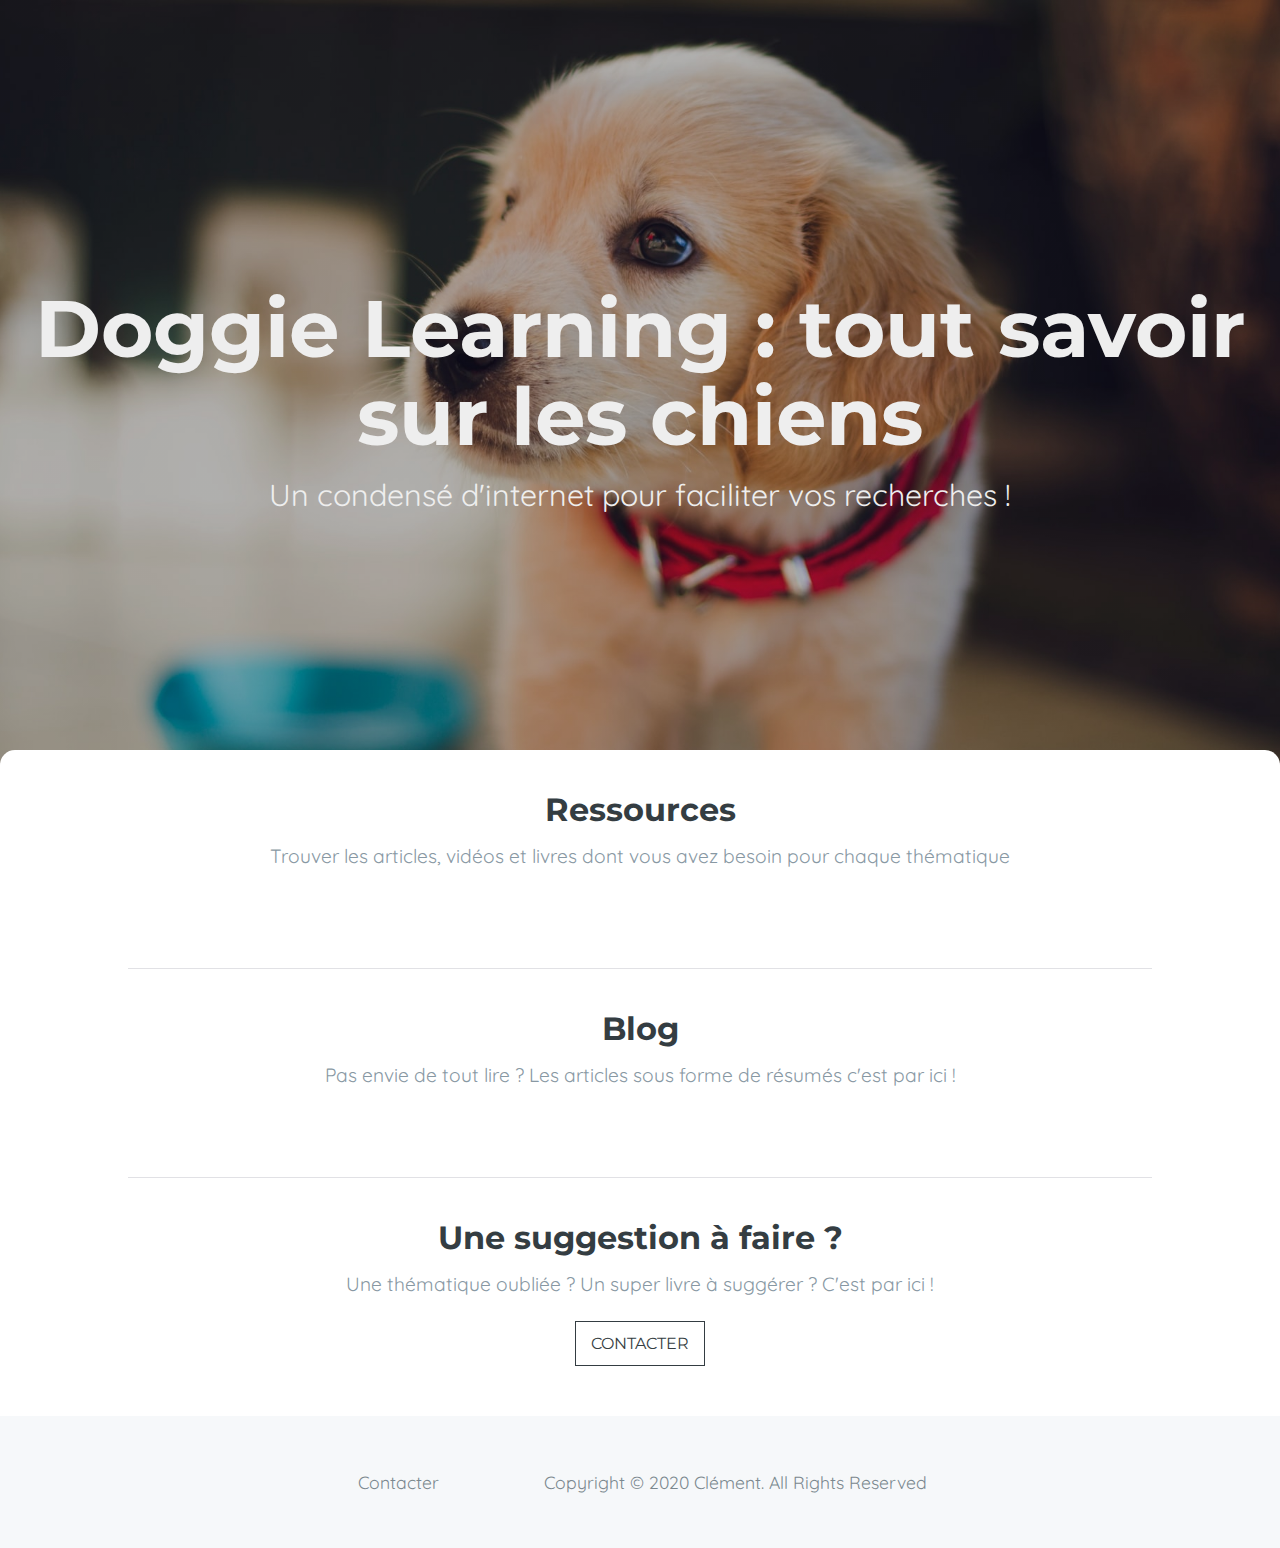
==== index.html @ bcbda098 "v1" ====
<!DOCTYPE html>
<html lang="fr">
<head>
    <meta charset="UTF-8">
    <meta name="viewport" content="width=device-width, initial-scale=1.0">
    <title>Doggie Learning</title>
    <link href="https://fonts.googleapis.com/css?family=Montserrat:500,600|Quicksand:400,500,700&display=swap" rel="stylesheet">
    <link rel="stylesheet" href="assets/css/styles.css">
</head>
<body id="home-page">
    <section id="home">
        <div class="main-titles">
            <h1>Doggie Learning : tout savoir sur les chiens</h1>
        <h2>Un condensé d'internet pour faciliter vos recherches !</h2>
        </div>
    </section>
    <div id="container">
        <section id="resources">
            <h3 class="title">Ressources</h3>
            <h4 class="secondary-title">Trouver les articles, vidéos et livres dont vous avez besoin pour chaque thématique</h4>
    
            <div id="themes"></div>
            
        </section>
    
        <hr class="hr">

        <section id="blog">
            <h3 class="title">Blog</h3>
            <h4 class="secondary-title">Pas envie de tout lire ? Les articles sous forme de résumés c'est par ici !</h4>

            <div id="articles"></div>
            <!-- blog.doggielearning..... -->
            <!-- <a class="btn" href="">Voir plus</a> waiting to create the page with all the articles --> 
        </section>

        <hr class="hr">
    
        <section id="suggest">
            <h3 class="title">Une suggestion à faire ?</h3>
            <h4 class="secondary-title">Une thématique oubliée ? Un super livre à suggérer ? C'est par ici !</h4>
            <a href="mailto:clem.0076@gmail.com?subject=Doggie%20Learning%20-%20Suggestion" id="contact" class="btn">Contacter</a>
        </section>
        <footer>
            <div class="footer-container">
                <a href="mailto:clem.0076@gmail.com?subject=Doggie%20Learning%20-%20Suggestion" class="footer-elt">Contacter</a>
                <p class="footer-elt">Copyright © 2020 Clément. All Rights Reserved</p>
            </div>
        </footer>
    </div>

    <script src="assets/js/script.js" type="module"></script>
</body>
</html>
---- assets/css/styles.css ----
html, body {
    height: 100%;
}

body {
    font-family: 'Quicksand', sans-serif;
    /* font-family: 'Nunito', sans-serif; */
    margin: 0;
}

h1, h2, h3, h4, h5, h6 {
    font-family: 'Montserrat', sans-serif;
}

.primary-color {
    color: #343D42;
}

.secondary-color {
    color: rgb(136, 152, 163);
}

.primary-font {
    font-family: 'Montserrat', sans-serif;
}

.secondary-font {
    font-family: 'Quicksand', sans-serif;
}

#home {
    display: flex;
    flex-direction: column;
    align-items: center;
    justify-content: center;
    text-align: center;
    height: 100%;
    padding: 0 30px;
    color: #eeeeee;
    background: linear-gradient(180deg, rgba(0,0,0,0.3) 0%, rgba(0,0,0,0.3) 100%) ,url('../img/puppy-golden-retriver-lg.jpg') center/cover no-repeat;
}

#home h1 {
    font-size: 5rem;
    margin: 0;
    line-height: 1.1;
}

#home h2 {
    font-size: 1.9rem;
    margin-top: 15px;
    font-family: 'Quicksand', sans-serif;
    /* font-family: 'Nunito', sans-serif; */
    font-weight: 400;
}

.main-titles {
    margin-bottom: 75px; /* 150px/2 -> see #blog margin-top */
}

#container {
    background-color: #fff;
    border-radius: 15px 15px 0 0;
    /* position: relative;
    top: -15px; */
    margin-top: -150px;
}

#home-page section:not(#home) {
    padding: 40px 30px 50px 30px;
    text-align: center;
    display: flex;
    flex-direction: column;
    align-items: center;
    /* color: #354045; */
}

section:not(#home) {
    color: #343D42;
}

.title {
    font-size: 2rem;
    margin-top: 0;
    margin-bottom: 15px;
    text-align: center;
}

.secondary-title {
    text-align: center;
    text-align: center;
    color: rgb(136, 152, 163);
    font-family: 'Quicksand', sans-serif;
    font-size: 1.2rem;
    font-weight: 400;
    margin: 0;
}

.hr {
    border: 0;
    margin: 0 auto;
    width: 80%;
    height: 1px;
    background: #e1e1e5;
    display: block;
}

button#contact {
    display: block;
    margin-left: auto;
    margin-right: auto;
}

footer {
    /* background-color: #262F34; */
    background-color: #f6f8fa;
    padding: 50px 30px;
    display: flex;
    justify-content: center;
}

.footer-container {
    display: flex;
    justify-content: space-between;
    align-items: center;
}

.footer-container .footer-elt {
    margin: 0 50px;
    /* color: #fff; */
    color: rgb(123, 136, 143);
    font-size: 1.1rem;
}

a.footer-elt {
    text-decoration: none;
    position: relative;
    transition-duration: 0.5s;
    padding: 5px;
}

a.footer-elt:after {
    content: '';
    border-bottom: 1px solid #343D42;
    position: absolute;
    bottom: 1px;
    transition-duration: 0.3s;
    transform: scaleX(0);
    left: 5px; /* padding size */
    width: calc(100% - (2 * 5px)); /* 2 * padding size */
}

a.footer-elt:hover:after {
    transform: scaleX(1);
}

.btn {
    display: block;
    background-color: transparent;
    border: 1px solid #343D42;
    padding: 12px 15px;
    color: #343D42;
    margin-top: 25px;
    font-family: 'Montserrat', sans-serif;
    font-size: 1rem;
    text-decoration: none;
    cursor: pointer;
    text-transform: uppercase;
    transition: 0.3s;
}

.btn:hover {
    background-color: #343D42;
    color: #fff;
}

/* themes */

#themes {
    margin: 50px auto 0;
    display: flex;
    justify-content: center;
    flex-wrap: wrap;
    max-width: 1200px;
}

.return {
    text-decoration: none;
    color: #343D42;
    font-size: 2.5rem;
    cursor: pointer;
    position: absolute;
    top: 15px;
    left: 15px;
    padding: 10px;
}

.theme {
    flex: 0 0 200px;
    max-width: 200px;
    padding: 25px 20px;
    background: center/cover no-repeat;
    border-radius: 8px;
    box-shadow: 0 25px 50px -12px rgba(0,0,0,.25);
    cursor: pointer;
    position: relative;
    top: 0;
    transition: top 0.3s;
    margin: 10px;
    text-decoration: none;
}

.theme:hover {
    top: -8px;
}

.theme-title {
    margin: 0 0 10px;
    font-size: 1.2rem;
    color: #fff;
}

.theme-summary {
    margin-bottom: 0;
    color: rgb(221, 221, 221);
    font-weight: 500;
}

/* articles */

#articles {
    display: flex;
    flex-direction: column;
    align-items: center;
    margin-top: 40px;
}

.article {
    display: flex;
    justify-content: space-between;
    text-decoration: none;
    color: #343D42;
    margin: 25px 0;
    width: 640px;
    position: relative;
    transition-duration: 0.3s;
    left: 0;
    /* padding: 20px;
    border-radius: 15px;
    box-shadow: 0 25px 50px -12px rgba(0,0,0,.25); */
}

.article:hover {
    left: 15px;
}

.article img {
    border-radius: 15px;
    height: 130px;
}

.article .content {
    text-align: left;
    margin-right: 20px;
    display: flex;
    flex-direction: column;
    justify-content: space-between;
}

.article-title {
    align-self: flex-start;
    font-size: 1.6rem;
    margin: 0;
    /* position: relative; */
}

.article-title span {
    border-bottom: 4px solid rgba(224, 61, 61, 0.5);
}

/* .article-title:after {
    content: '';
    position: absolute;
    right: 0;
    left: 0;
    bottom: 0px;
    height: 5px;
    background-color: rgba(224, 61, 61, 0.5);
} */

.article .summary,
.article .date  {
    font-family: 'Quicksand', sans-serif;
    font-size: 1.1rem;
    font-weight: 500;
}

.article .date {
    font-size: 1rem;
}
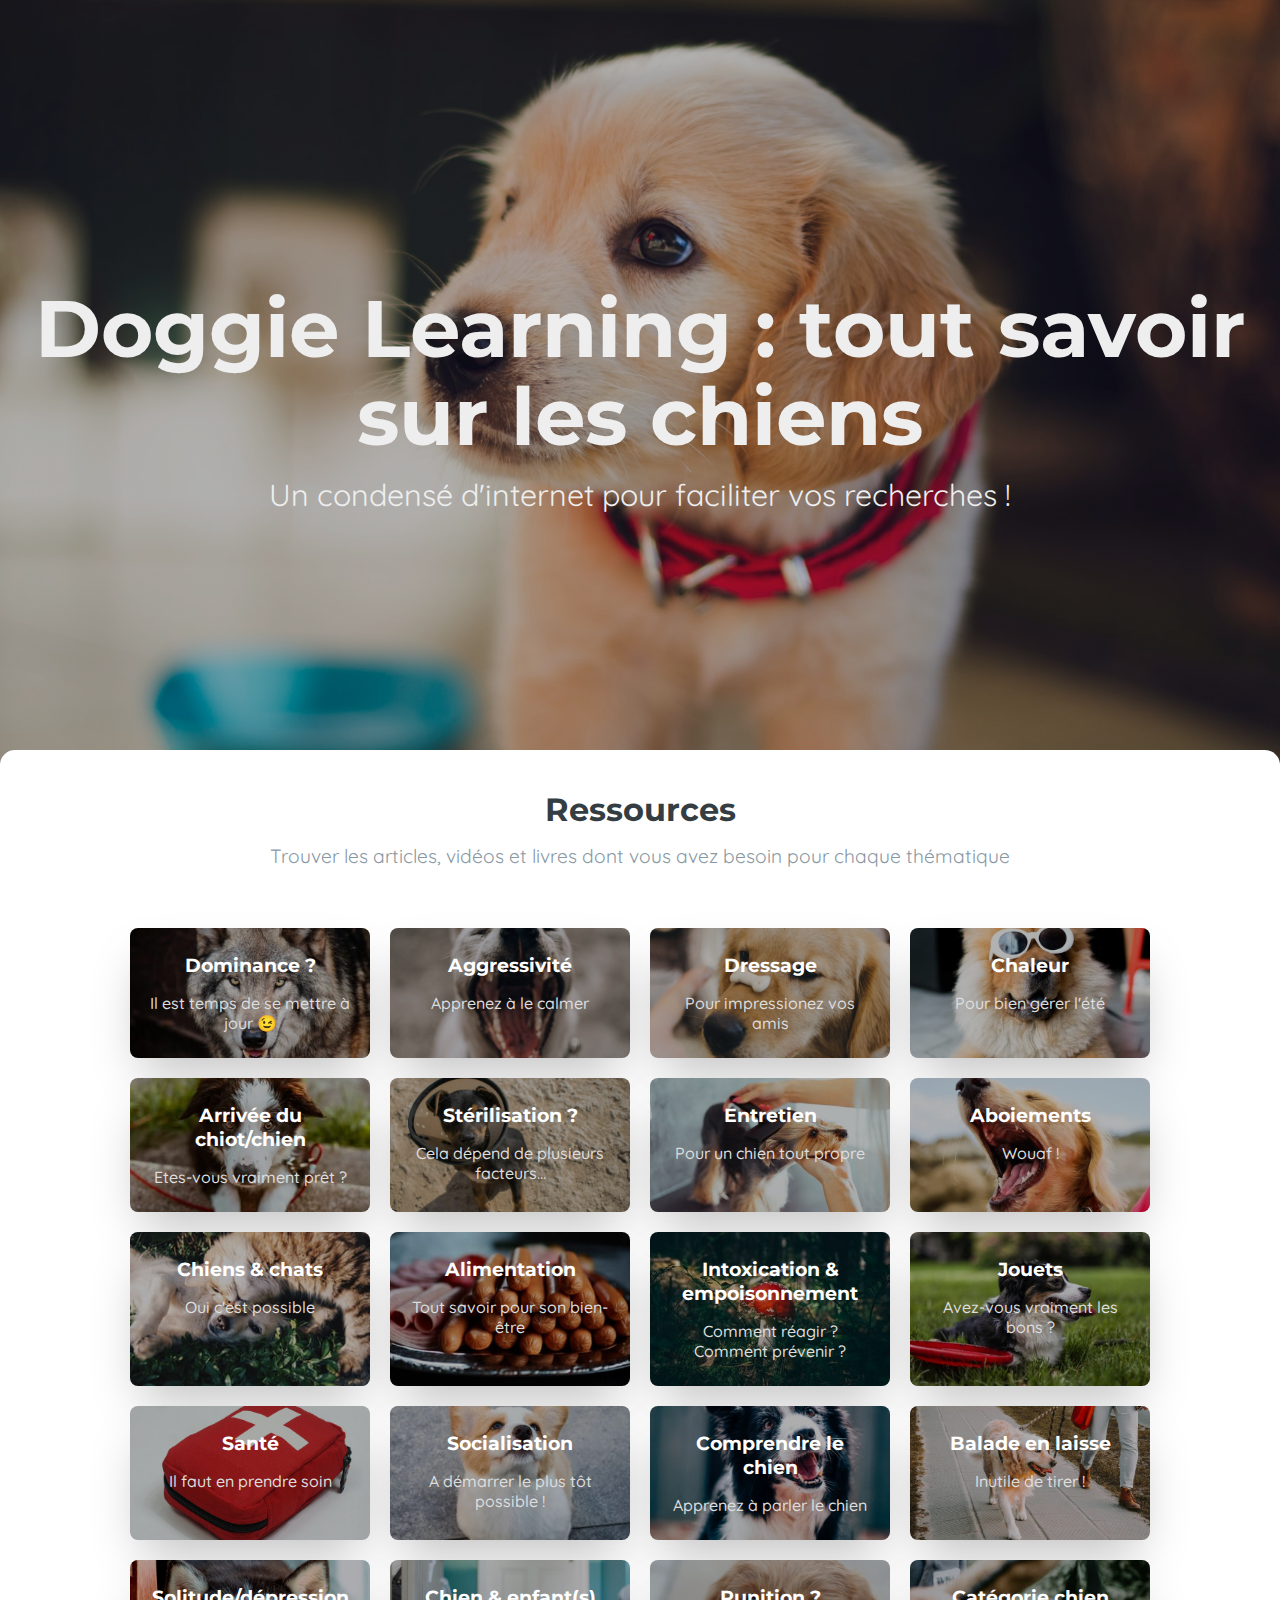
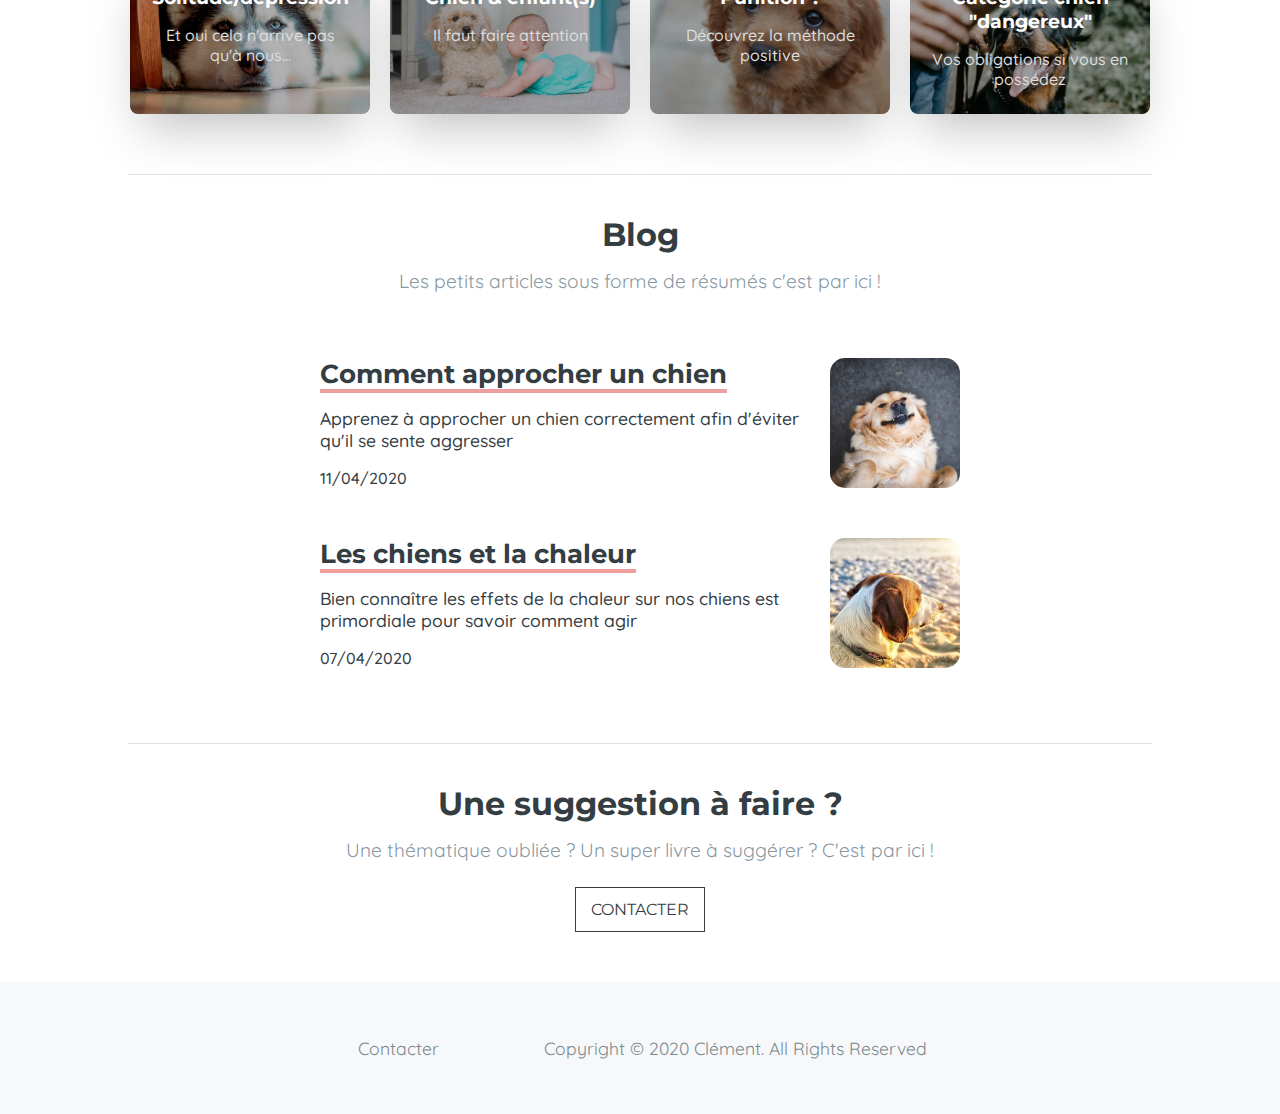
==== commit a78cac34: "edit 1 article and add 1" ====
--- a/index.html
+++ b/index.html
@@ -27,7 +27,7 @@
 
         <section id="blog">
             <h3 class="title">Blog</h3>
-            <h4 class="secondary-title">Pas envie de tout lire ? Les articles sous forme de résumés c'est par ici !</h4>
+            <h4 class="secondary-title">Les petits articles sous forme de résumés c'est par ici !</h4>
 
             <div id="articles"></div>
             <!-- blog.doggielearning..... -->
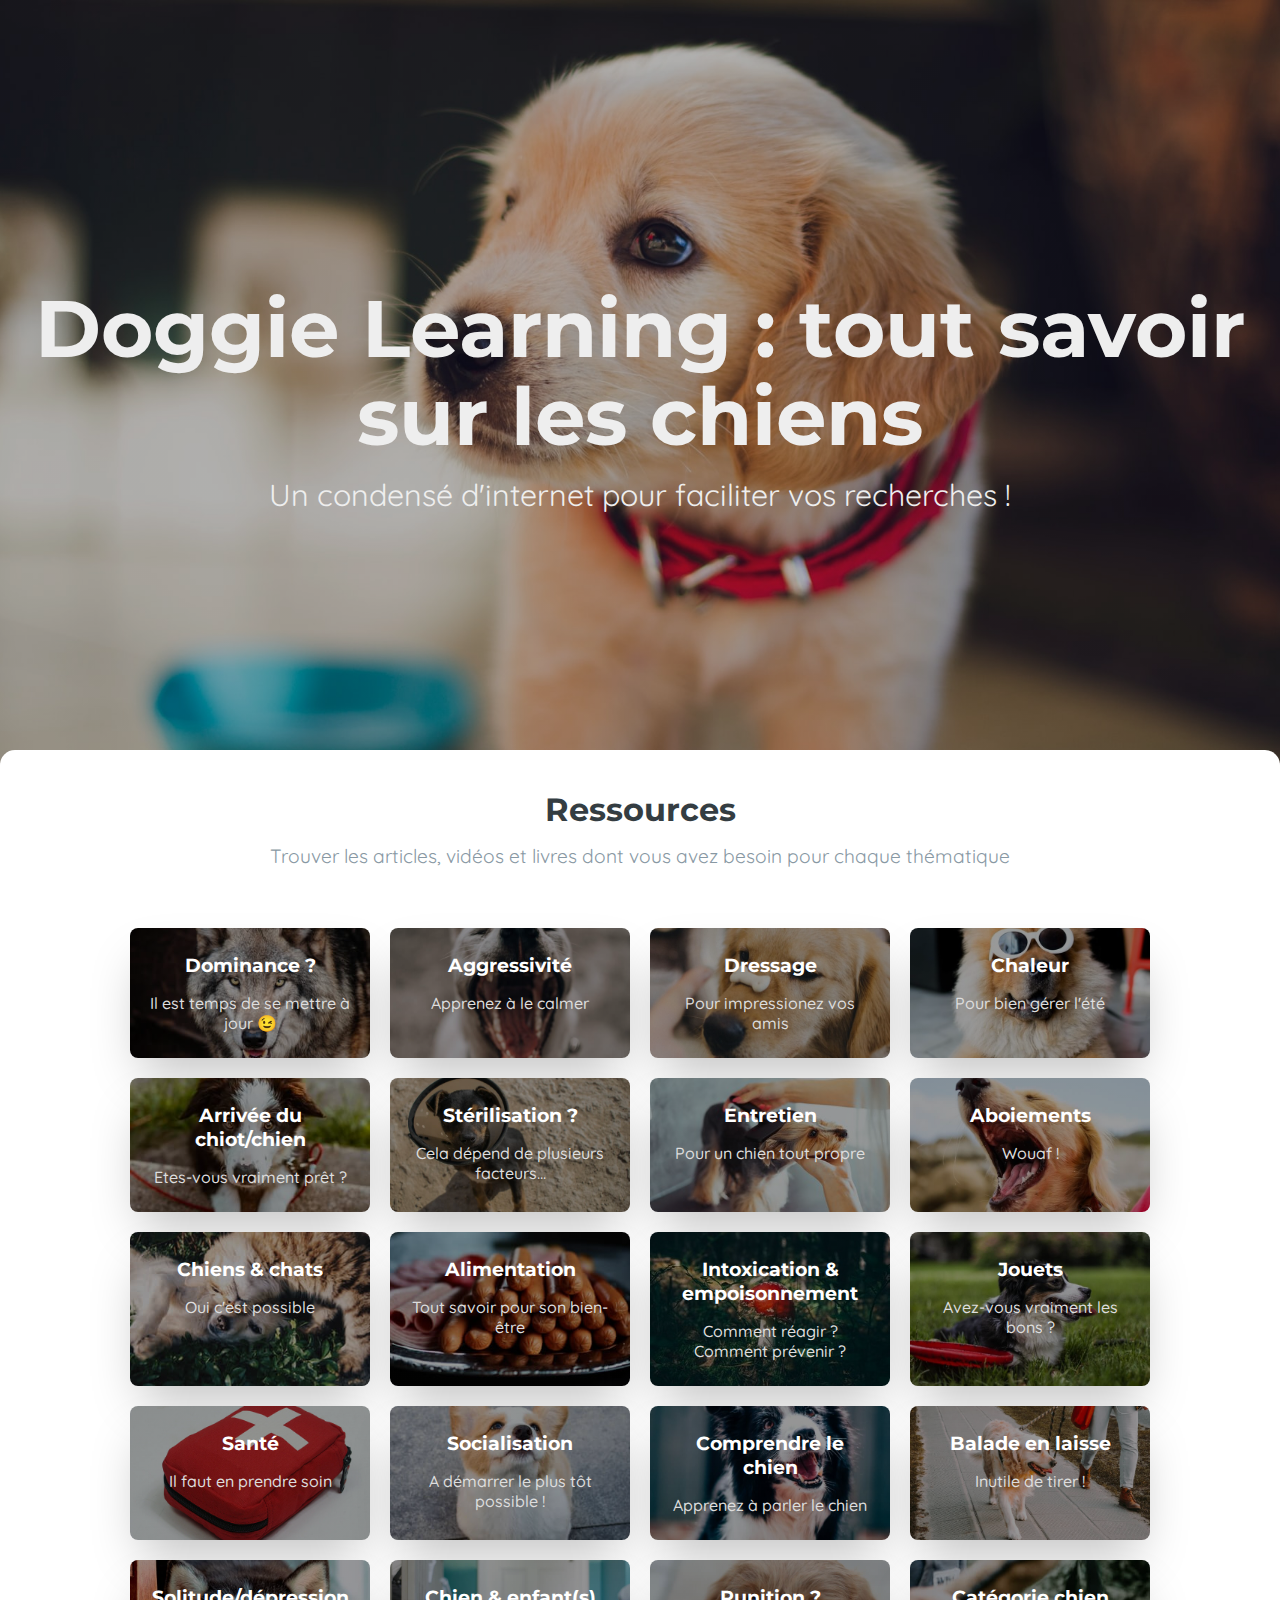
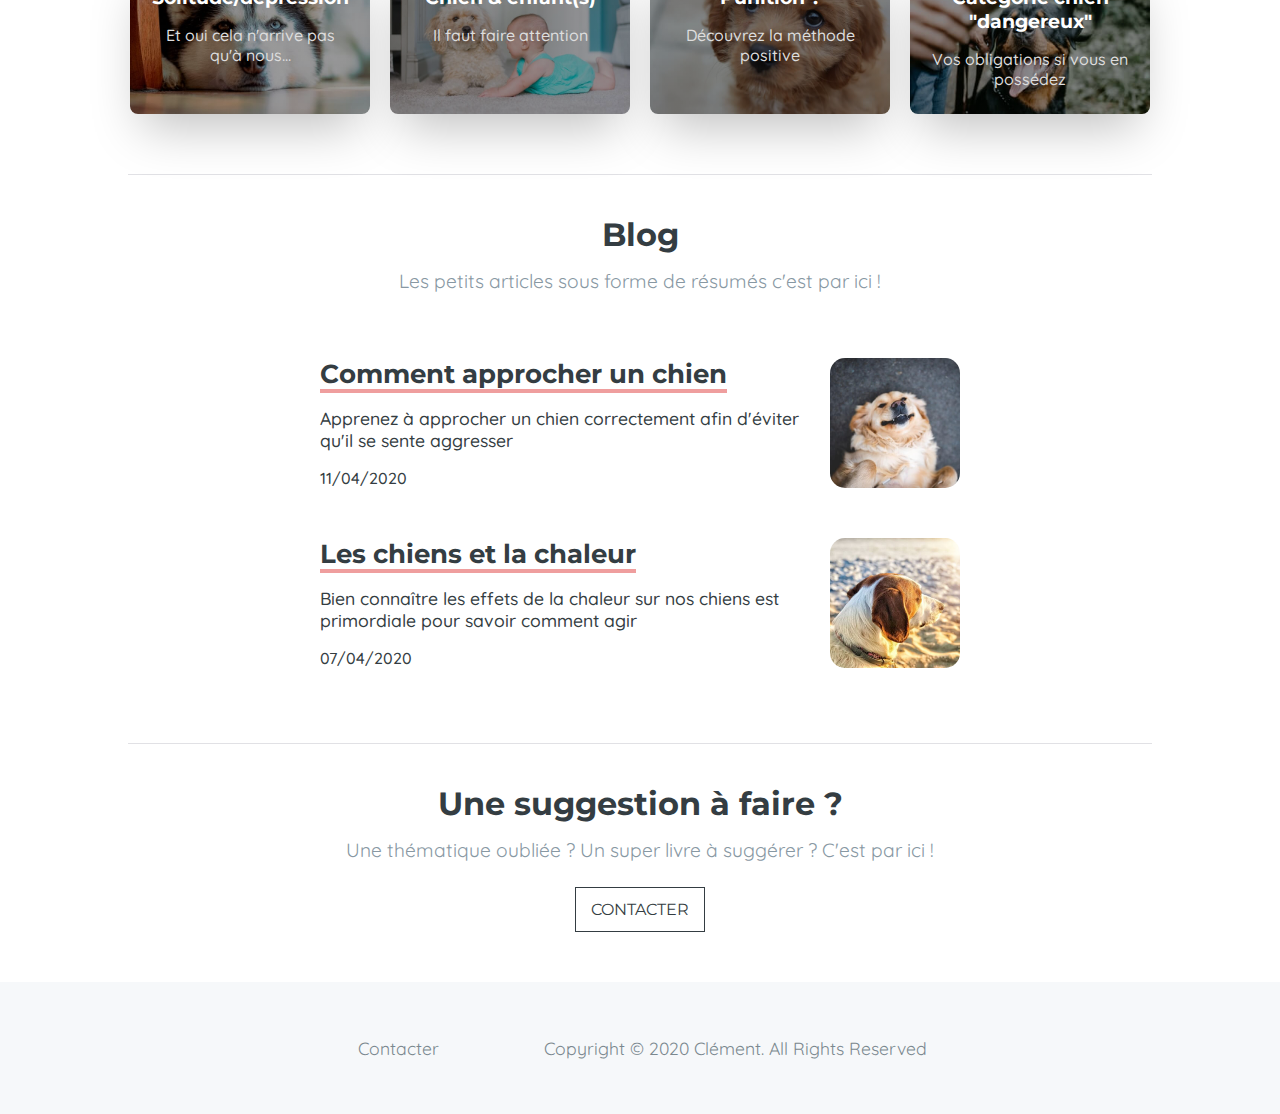
==== commit 9a6a52c3: "add favicon" ====
--- a/index.html
+++ b/index.html
@@ -6,6 +6,7 @@
     <title>Doggie Learning</title>
     <link href="https://fonts.googleapis.com/css?family=Montserrat:500,600|Quicksand:400,500,700&display=swap" rel="stylesheet">
     <link rel="stylesheet" href="assets/css/styles.css">
+    <link rel="icon" type="image/png" sizes="32x32" href="assets/img/favicon-32x32.png">
 </head>
 <body id="home-page">
     <section id="home">
--- a/assets/css/styles.css
+++ b/assets/css/styles.css
@@ -298,3 +298,105 @@
 .article .date {
     font-size: 1rem;
 }
+
+@media all and (max-width: 850px) {
+    #container {
+        margin-top: -100px;
+    }
+}
+
+@media all and (max-width: 755px) {
+    .footer-container .footer-elt {
+        margin: 0 15px;
+    }
+}
+
+@media all and (max-width: 700px) {
+    #home h1 {
+        font-size: 4rem;
+    }
+
+    .article {
+        width: auto;
+    }
+
+    .article .content {
+        margin-right: 0;
+    }
+
+    .article img {
+        display: none;
+    }
+}
+
+@media all and (max-width: 620px) {
+    footer {
+        padding: 25px 30px;
+    }
+
+    a.footer-elt:after {
+        display: none;
+    }
+
+    .footer-container {
+        display: block;
+    }
+
+    .footer-container .footer-elt {
+        margin: 0;
+    }
+
+    .footer-container .footer-elt:last-child {
+        margin-top: 10px;
+    }
+
+    .footer-container {
+        text-align: center;
+    }
+
+    a.footer-elt {
+        padding: 0;
+    }
+}
+
+@media all and (max-width: 580px) {
+    #home h1 {
+        font-size: 3.2rem;
+    }
+
+    #home h2 {
+        font-size: 1.8rem;
+    }
+
+    #home-page section:not(#home) {
+        padding: 25px 30px 25px 30px;
+    }
+
+    #articles {
+        margin-top: 18px;
+    }
+}
+
+@media all and (max-width: 500px) {
+    #home h1 {
+        font-size: 2.7rem;
+    }
+
+    #home h2 {
+        font-size: 1.5rem;
+    }
+}
+
+@media all and (max-width: 355px) {
+    #home {
+        padding: 0 20px;
+    }
+
+    #home h1 {
+        font-size: 2.5rem;
+    }
+
+    #home h2 {
+        font-size: 1.4rem;
+    }
+}
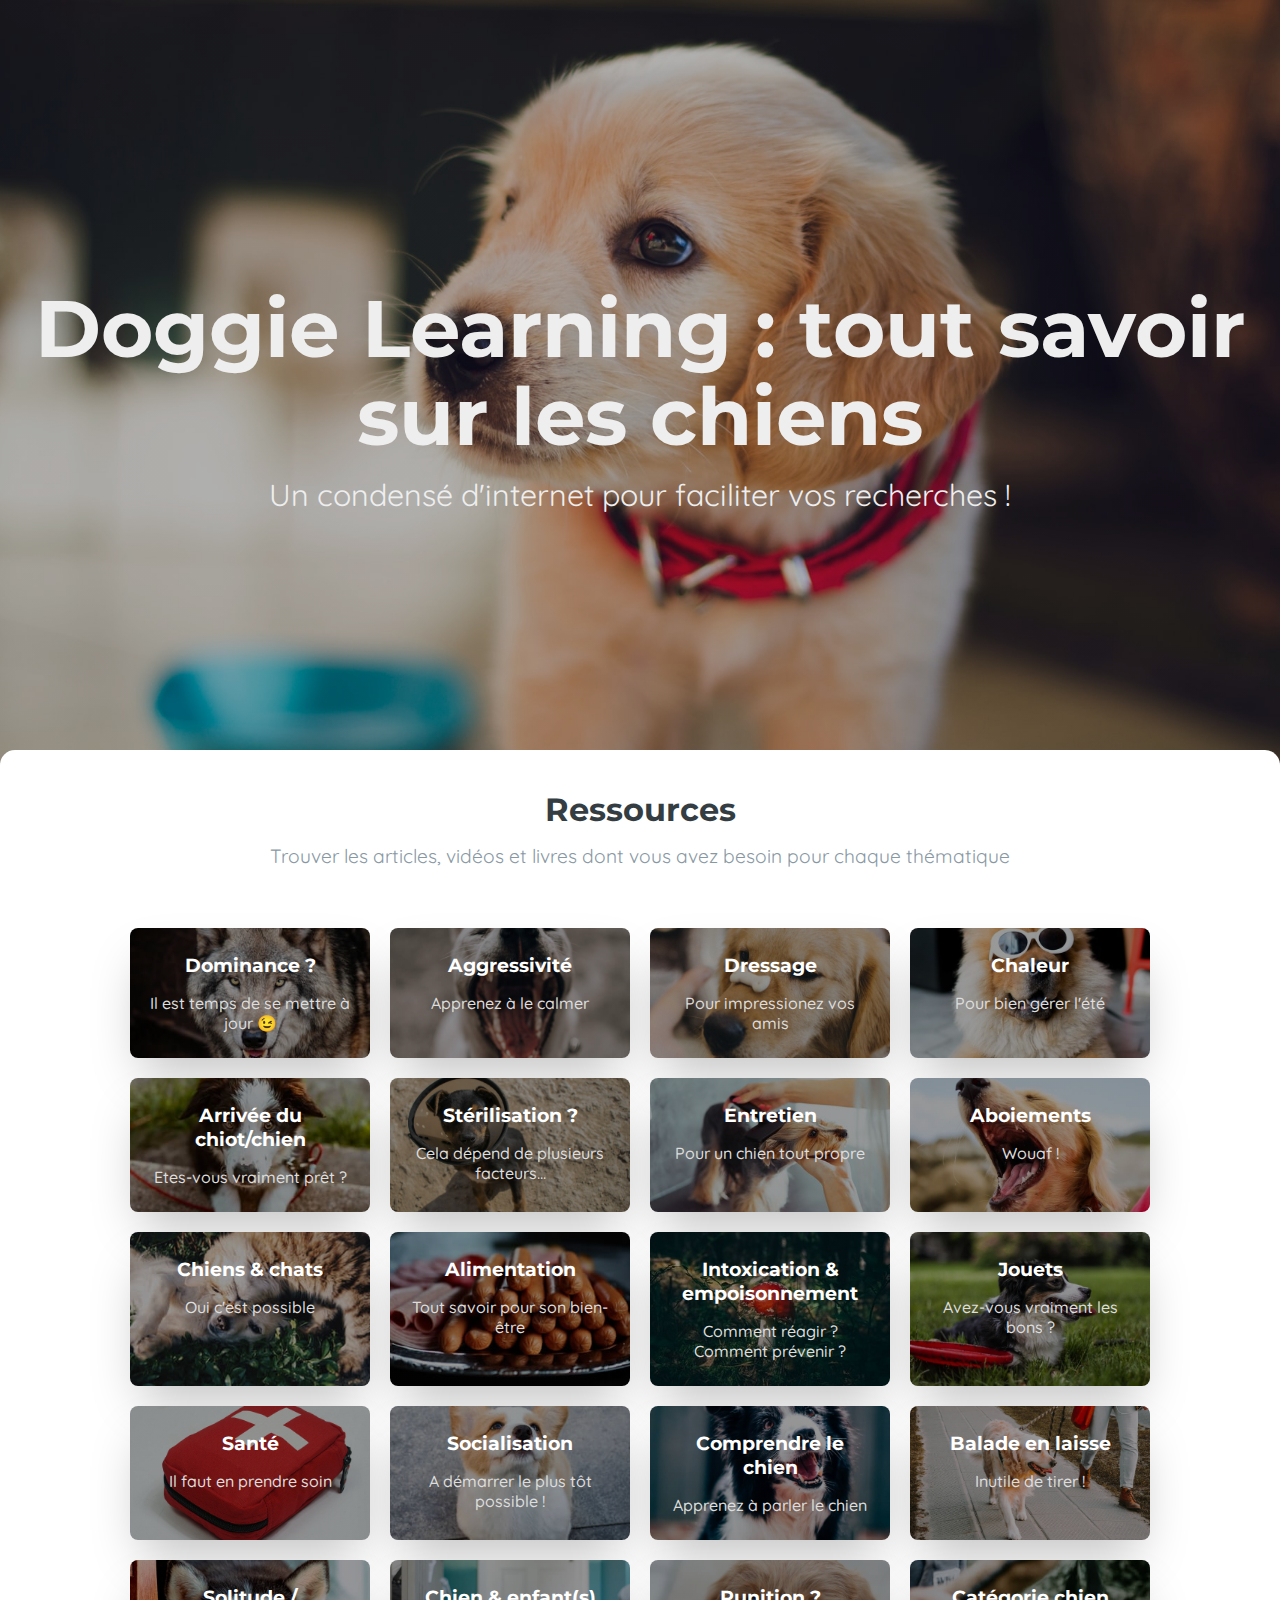
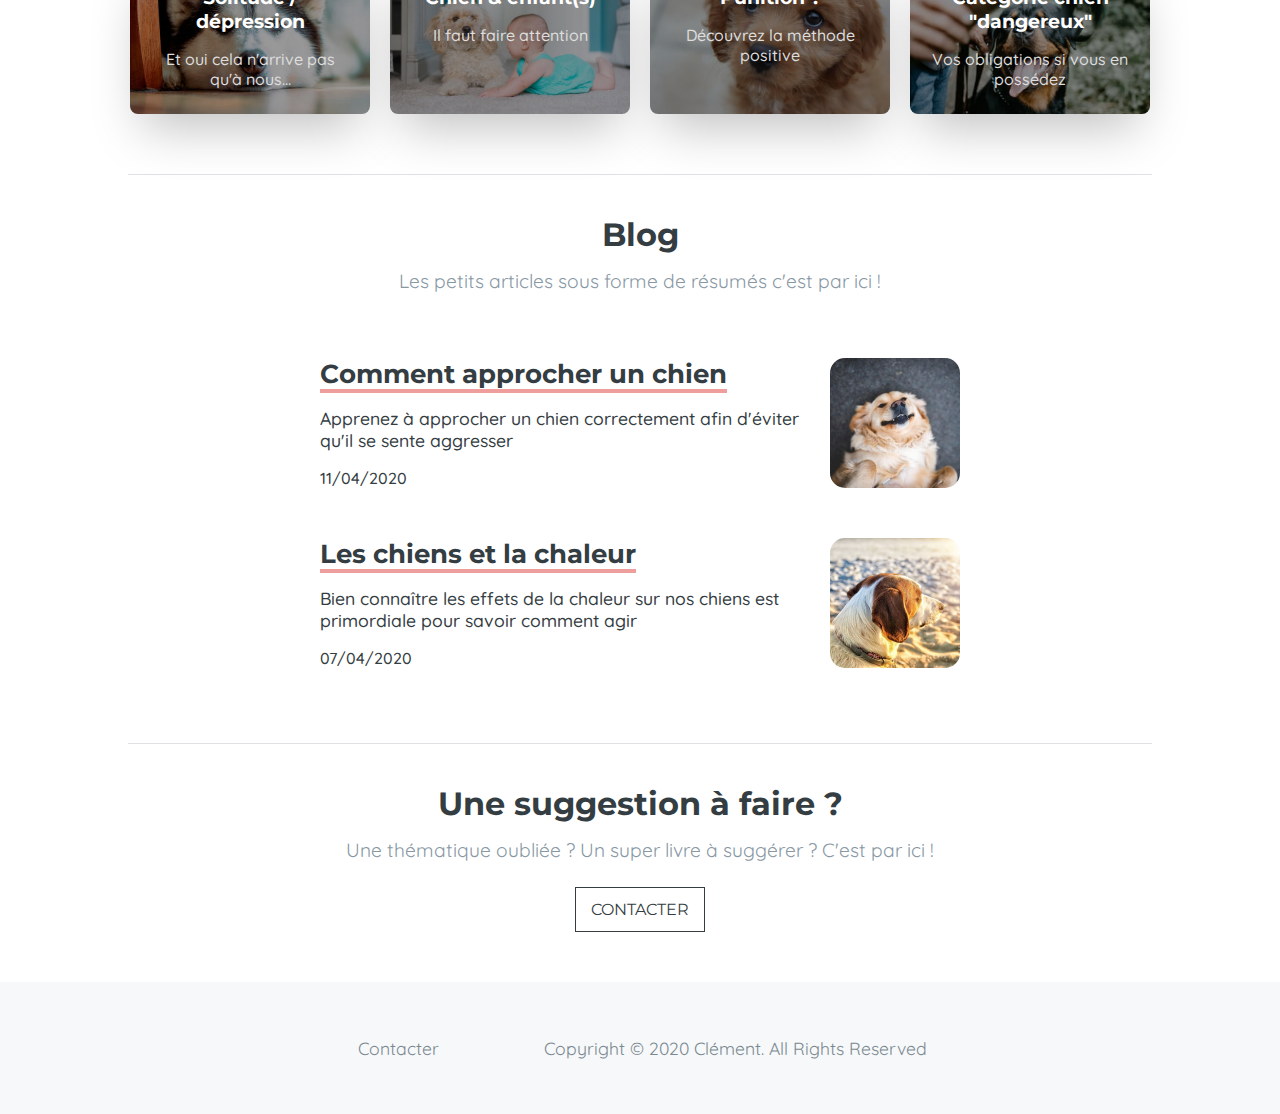
==== commit 44b75b26: "add meta tags" ====
--- a/index.html
+++ b/index.html
@@ -3,6 +3,13 @@
 <head>
     <meta charset="UTF-8">
     <meta name="viewport" content="width=device-width, initial-scale=1.0">
+    <meta name="theme-color" content="#ef9d9d">
+    <meta name="description" content="Doggie Learning se charge pour vous de regrouper un maximum de contenu trié par catégories afin de faciliter vos recherches">
+    <meta property="og:image" content="assets/img/puppy-golden-retriver-sm.jpg">
+    <meta property="og:description" content="Doggie Learning se charge pour vous de regrouper un maximum de contenu trié par catégories afin de faciliter vos recherches">
+    <meta property="og:title" content="Doggie Learning">
+    <meta property="og:url" content="http://doggielearning.netlify.com">
+    <meta property="og:type" content="website">
     <title>Doggie Learning</title>
     <link href="https://fonts.googleapis.com/css?family=Montserrat:500,600|Quicksand:400,500,700&display=swap" rel="stylesheet">
     <link rel="stylesheet" href="assets/css/styles.css">
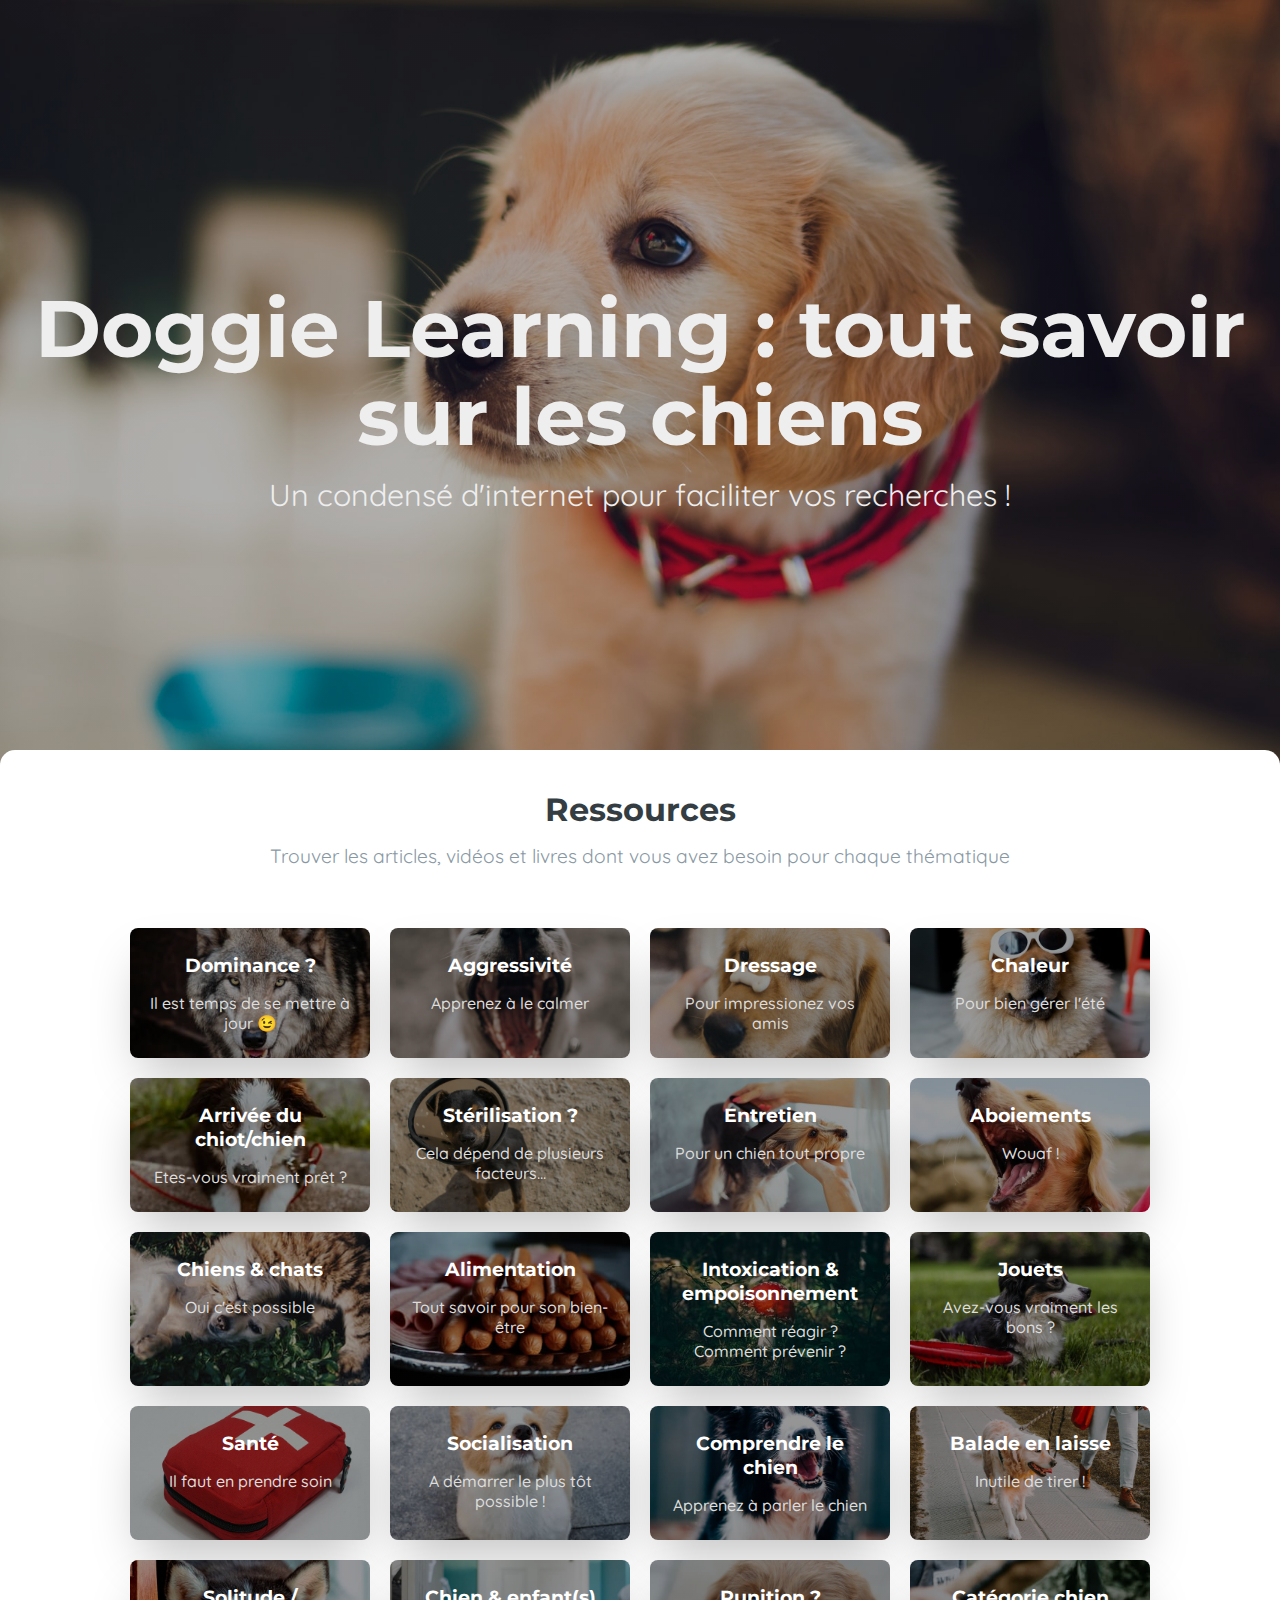
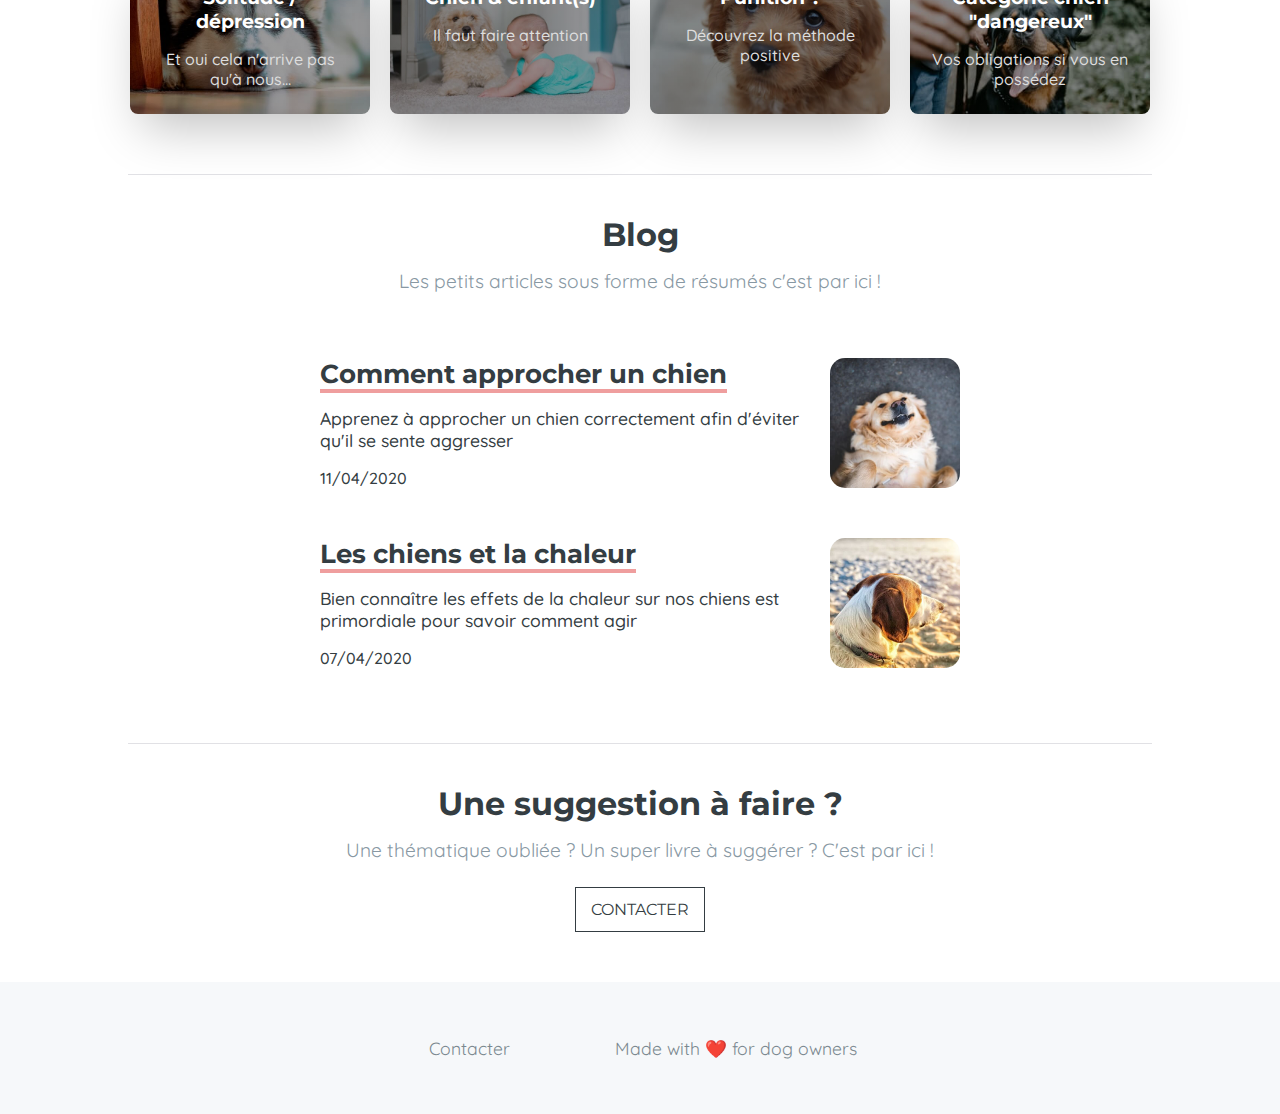
==== commit 5d686f11: "edit footer text" ====
--- a/index.html
+++ b/index.html
@@ -3,9 +3,11 @@
 <head>
     <meta charset="UTF-8">
     <meta name="viewport" content="width=device-width, initial-scale=1.0">
-    <meta name="theme-color" content="#ef9d9d">
+    <meta name="theme-color" content="#da4545">
     <meta name="description" content="Doggie Learning se charge pour vous de regrouper un maximum de contenu trié par catégories afin de faciliter vos recherches">
-    <meta property="og:image" content="assets/img/puppy-golden-retriver-sm.jpg">
+    <meta property="og:image" content="http://doggielearning.netlify.com/assets/img/og-image.jpg">
+    <meta property="og:image:width" content="1200">
+    <meta property="og:image:height" content="630">
     <meta property="og:description" content="Doggie Learning se charge pour vous de regrouper un maximum de contenu trié par catégories afin de faciliter vos recherches">
     <meta property="og:title" content="Doggie Learning">
     <meta property="og:url" content="http://doggielearning.netlify.com">
@@ -52,7 +54,7 @@
         <footer>
             <div class="footer-container">
                 <a href="mailto:clem.0076@gmail.com?subject=Doggie%20Learning%20-%20Suggestion" class="footer-elt">Contacter</a>
-                <p class="footer-elt">Copyright © 2020 Clément. All Rights Reserved</p>
+                <p class="footer-elt">Made with ❤️ for dog owners</p>
             </div>
         </footer>
     </div>
